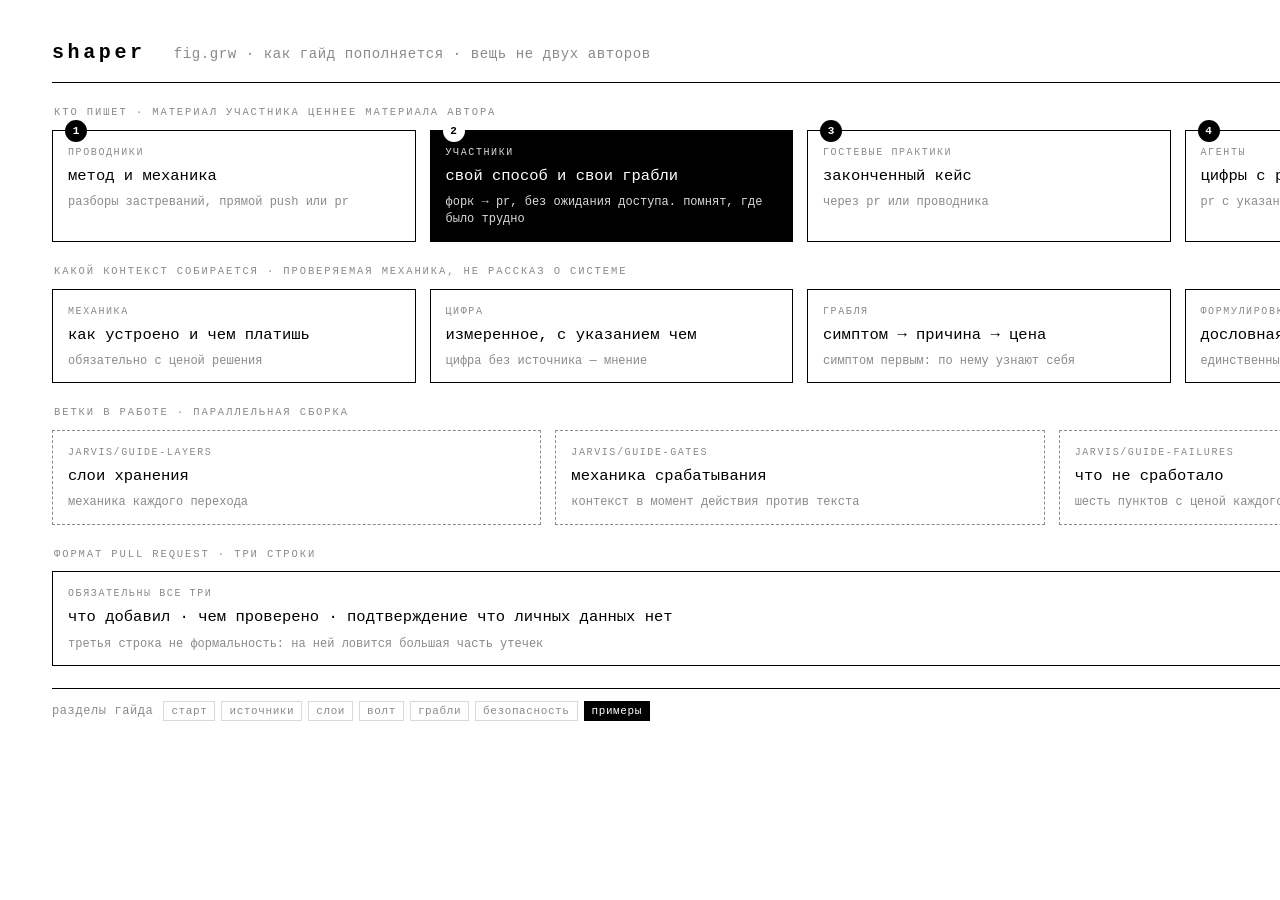
==== assets/context-fig-growth.html @ e3cbba4f "guide: серия shaper-схем по разделам fig.src источники · fig.lay слои · fig.vlt волт · fig.sec безоп" ====
<!doctype html>
<html lang="ru"><head><meta charset="utf-8">
<title>shaper · fig.grw · как гайд пополняется · вещь не двух авторов</title><style>
  :root{ --bg:#fff; --ink:#000; --soft:#d9d9d9; --hair:#ececec; --muted:#8a8a8a; --flow:#e9b400;
    --mono:"JetBrains Mono", ui-monospace, SFMono-Regular, Menlo, Consolas, monospace; --frame:1px; }
  *{box-sizing:border-box;}
  html,body{ margin:0; padding:0; width:1600px; background:var(--bg); color:var(--ink);
    font-family:var(--mono); font-size:15px; line-height:1.5; -webkit-font-smoothing:antialiased; }
  body{ padding:38px 52px 30px; text-transform:lowercase; }
  header{ display:grid; grid-template-columns:auto 1fr auto; gap:28px; align-items:baseline;
    border-bottom:var(--frame) solid var(--ink); padding-bottom:14px; letter-spacing:.04em; margin-bottom:22px; }
  header .brand{ font-weight:600; letter-spacing:.18em; font-size:20px; }
  header .crumb{ color:var(--muted); font-size:14px; }
  header .meta{ color:var(--muted); font-size:12px; justify-self:end; }
  header .meta b{ color:var(--ink); font-weight:500; letter-spacing:.08em; }
  .band{ margin-bottom:22px; }
  .band-label{ font-size:10.5px; text-transform:uppercase; letter-spacing:.18em; color:var(--muted);
    margin:0 0 9px 2px; font-weight:500; }
  .row{ display:grid; gap:14px; }
  .block{ border:var(--frame) solid var(--ink); padding:14px 15px 12px; position:relative; background:var(--bg); }
  .block .num{ position:absolute; top:-11px; left:12px; width:22px; height:22px; background:var(--ink); color:var(--bg);
    border-radius:50%; display:grid; place-items:center; font-size:11px; font-weight:600; }
  .block h3{ margin:0; font-size:10px; text-transform:uppercase; letter-spacing:.16em; color:var(--muted); font-weight:500; }
  .block .lead{ font-size:15.5px; margin-top:5px; }
  .block .note{ font-size:12px; color:var(--muted); margin-top:6px; line-height:1.45; }
  .block.active{ background:var(--ink); color:var(--bg); }
  .block.active h3,.block.active .note{ color:var(--soft); }
  .block.active .num{ background:var(--bg); color:var(--ink); }
  .block.dash{ border-style:dashed; border-color:var(--muted); }
  .flow{ text-align:center; font-size:12px; color:var(--muted); letter-spacing:.1em; margin:9px 0 0; }
  .tbl{ border:var(--frame) solid var(--ink); display:grid; }
  .tbl div{ padding:8px 12px; border-right:var(--frame) solid var(--soft); font-size:13px; }
  .tbl div:last-child{ border-right:none; }
  .tbl .hd{ background:var(--hair); font-size:10px; text-transform:uppercase; letter-spacing:.15em; color:var(--muted); }
  .tbl .rh{ color:var(--muted); font-size:12px; letter-spacing:.05em; }
  .tbl .inv{ background:var(--ink); color:var(--bg); }
  .tbl .br{ border-top:var(--frame) solid var(--soft); }
  footer{ display:grid; grid-template-columns:1fr auto; align-items:baseline; gap:22px;
    border-top:var(--frame) solid var(--ink); padding-top:12px; margin-top:6px;
    color:var(--muted); font-size:12px; letter-spacing:.05em; }
  footer b{ color:var(--ink); font-weight:500; }
  .chips{ display:inline-flex; gap:6px; margin-left:10px; }
  .chips span{ border:var(--frame) solid var(--soft); padding:1px 7px; font-size:11px; }
  .chips span.on{ background:var(--ink); color:var(--bg); border-color:var(--ink); }
</style></head><body>
<header><span class="brand">shaper</span>
<span class="crumb">fig.grw · как гайд пополняется · вещь не двух авторов</span>
<span class="meta">guide/ · <b>ai mindset</b> · 2026-07-30</span></header>
<div class="band"><p class="band-label">кто пишет · материал участника ценнее материала автора</p><div class="row" style="grid-template-columns:repeat(4,1fr)"><div class="block "><span class="num">1</span><h3>проводники</h3><div class="lead">метод и механика</div><div class="note">разборы застреваний, прямой push или PR</div></div><div class="block active"><span class="num">2</span><h3>участники</h3><div class="lead">свой способ и свои грабли</div><div class="note">форк → PR, без ожидания доступа. помнят, где было трудно</div></div><div class="block "><span class="num">3</span><h3>гостевые практики</h3><div class="lead">законченный кейс</div><div class="note">через PR или проводника</div></div><div class="block "><span class="num">4</span><h3>агенты</h3><div class="lead">цифры с работающих систем</div><div class="note">PR с указанием, чем проверено</div></div></div></div><div class="band"><p class="band-label">какой контекст собирается · проверяемая механика, не рассказ о системе</p><div class="row" style="grid-template-columns:repeat(4,1fr)"><div class="block "><h3>механика</h3><div class="lead">как устроено и чем платишь</div><div class="note">обязательно с ценой решения</div></div><div class="block "><h3>цифра</h3><div class="lead">измеренное, с указанием чем</div><div class="note">цифра без источника — мнение</div></div><div class="block "><h3>грабля</h3><div class="lead">симптом → причина → цена</div><div class="note">симптом первым: по нему узнают себя</div></div><div class="block "><h3>формулировка</h3><div class="lead">дословная фраза о затыке</div><div class="note">единственный честный портрет читателя</div></div></div></div><div class="band"><p class="band-label">ветки в работе · параллельная сборка</p><div class="row" style="grid-template-columns:1fr 1fr 1fr"><div class="block dash"><h3>jarvis/guide-layers</h3><div class="lead">слои хранения</div><div class="note">механика каждого перехода</div></div><div class="block dash"><h3>jarvis/guide-gates</h3><div class="lead">механика срабатывания</div><div class="note">контекст в момент действия против текста</div></div><div class="block dash"><h3>jarvis/guide-failures</h3><div class="lead">что не сработало</div><div class="note">шесть пунктов с ценой каждого</div></div></div></div><div class="band"><p class="band-label">формат pull request · три строки</p><div class="row" style="grid-template-columns:1fr"><div class="block "><h3>обязательны все три</h3><div class="lead">что добавил · чем проверено · подтверждение что личных данных нет</div><div class="note">третья строка не формальность: на ней ловится большая часть утечек</div></div></div></div>
<footer><span>разделы гайда<span class="chips"><span class="">старт</span><span class="">источники</span><span class="">слои</span><span class="">волт</span><span class="">грабли</span><span class="">безопасность</span><span class="on">примеры</span></span></span>
<span><b>guide/CONTRIBUTING.md</b></span></footer>
</body></html>
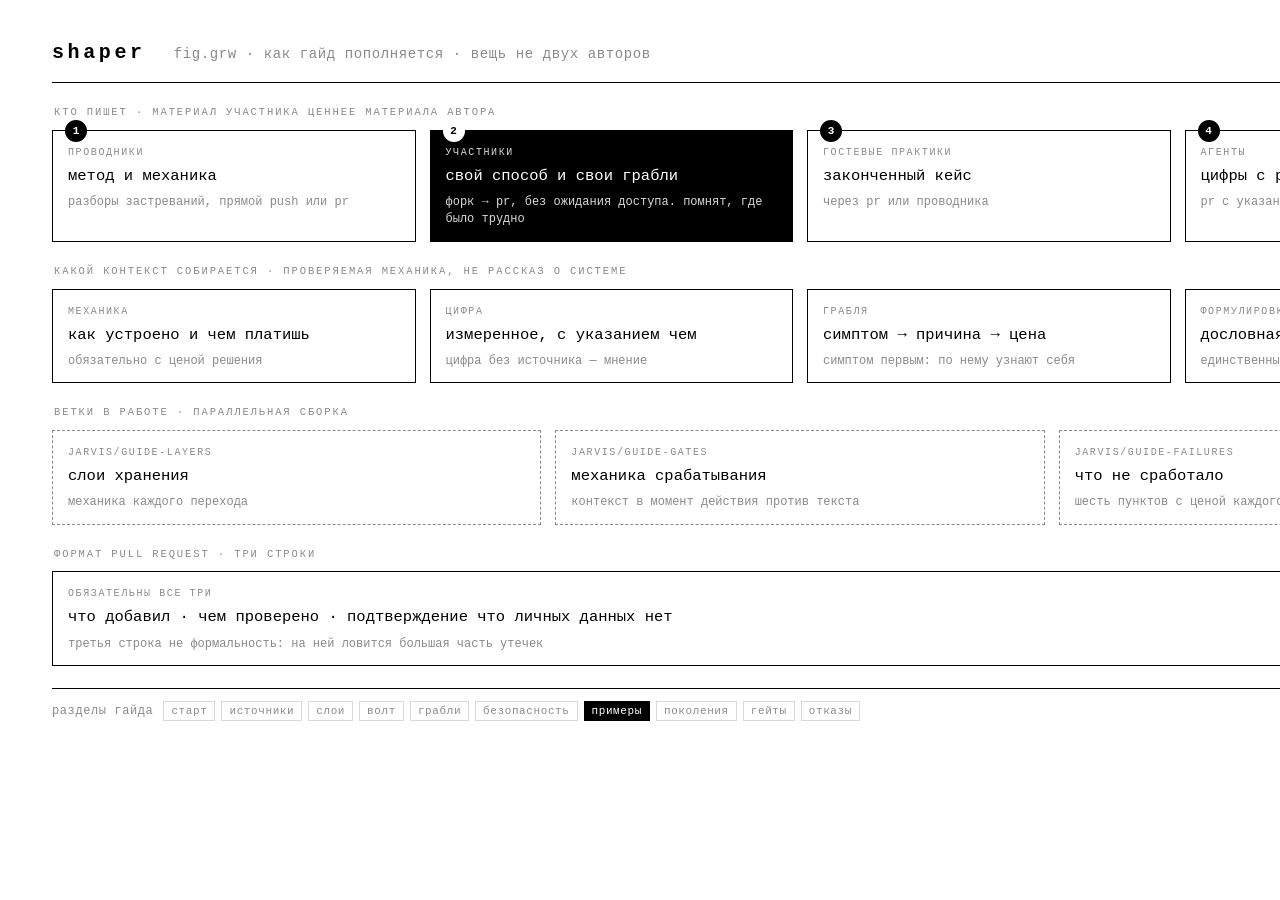
==== commit bf112caf: "guide: схемы для 01, 05, 07, 08 · статусы разделов четыре недостающие фигуры в shaper-грамматике, ге" ====
--- a/assets/context-fig-growth.html
+++ b/assets/context-fig-growth.html
@@ -42,11 +42,13 @@
   .chips{ display:inline-flex; gap:6px; margin-left:10px; }
   .chips span{ border:var(--frame) solid var(--soft); padding:1px 7px; font-size:11px; }
   .chips span.on{ background:var(--ink); color:var(--bg); border-color:var(--ink); }
+  .dot{ display:inline-block; width:5px; height:5px; background:var(--flow); border-radius:50%;
+    vertical-align:middle; margin-left:6px; }
 </style></head><body>
 <header><span class="brand">shaper</span>
 <span class="crumb">fig.grw · как гайд пополняется · вещь не двух авторов</span>
 <span class="meta">guide/ · <b>ai mindset</b> · 2026-07-30</span></header>
 <div class="band"><p class="band-label">кто пишет · материал участника ценнее материала автора</p><div class="row" style="grid-template-columns:repeat(4,1fr)"><div class="block "><span class="num">1</span><h3>проводники</h3><div class="lead">метод и механика</div><div class="note">разборы застреваний, прямой push или PR</div></div><div class="block active"><span class="num">2</span><h3>участники</h3><div class="lead">свой способ и свои грабли</div><div class="note">форк → PR, без ожидания доступа. помнят, где было трудно</div></div><div class="block "><span class="num">3</span><h3>гостевые практики</h3><div class="lead">законченный кейс</div><div class="note">через PR или проводника</div></div><div class="block "><span class="num">4</span><h3>агенты</h3><div class="lead">цифры с работающих систем</div><div class="note">PR с указанием, чем проверено</div></div></div></div><div class="band"><p class="band-label">какой контекст собирается · проверяемая механика, не рассказ о системе</p><div class="row" style="grid-template-columns:repeat(4,1fr)"><div class="block "><h3>механика</h3><div class="lead">как устроено и чем платишь</div><div class="note">обязательно с ценой решения</div></div><div class="block "><h3>цифра</h3><div class="lead">измеренное, с указанием чем</div><div class="note">цифра без источника — мнение</div></div><div class="block "><h3>грабля</h3><div class="lead">симптом → причина → цена</div><div class="note">симптом первым: по нему узнают себя</div></div><div class="block "><h3>формулировка</h3><div class="lead">дословная фраза о затыке</div><div class="note">единственный честный портрет читателя</div></div></div></div><div class="band"><p class="band-label">ветки в работе · параллельная сборка</p><div class="row" style="grid-template-columns:1fr 1fr 1fr"><div class="block dash"><h3>jarvis/guide-layers</h3><div class="lead">слои хранения</div><div class="note">механика каждого перехода</div></div><div class="block dash"><h3>jarvis/guide-gates</h3><div class="lead">механика срабатывания</div><div class="note">контекст в момент действия против текста</div></div><div class="block dash"><h3>jarvis/guide-failures</h3><div class="lead">что не сработало</div><div class="note">шесть пунктов с ценой каждого</div></div></div></div><div class="band"><p class="band-label">формат pull request · три строки</p><div class="row" style="grid-template-columns:1fr"><div class="block "><h3>обязательны все три</h3><div class="lead">что добавил · чем проверено · подтверждение что личных данных нет</div><div class="note">третья строка не формальность: на ней ловится большая часть утечек</div></div></div></div>
-<footer><span>разделы гайда<span class="chips"><span class="">старт</span><span class="">источники</span><span class="">слои</span><span class="">волт</span><span class="">грабли</span><span class="">безопасность</span><span class="on">примеры</span></span></span>
+<footer><span>разделы гайда<span class="chips"><span class="">старт</span><span class="">источники</span><span class="">слои</span><span class="">волт</span><span class="">грабли</span><span class="">безопасность</span><span class="on">примеры</span><span class="">поколения</span><span class="">гейты</span><span class="">отказы</span></span></span>
 <span><b>guide/CONTRIBUTING.md</b></span></footer>
 </body></html>
